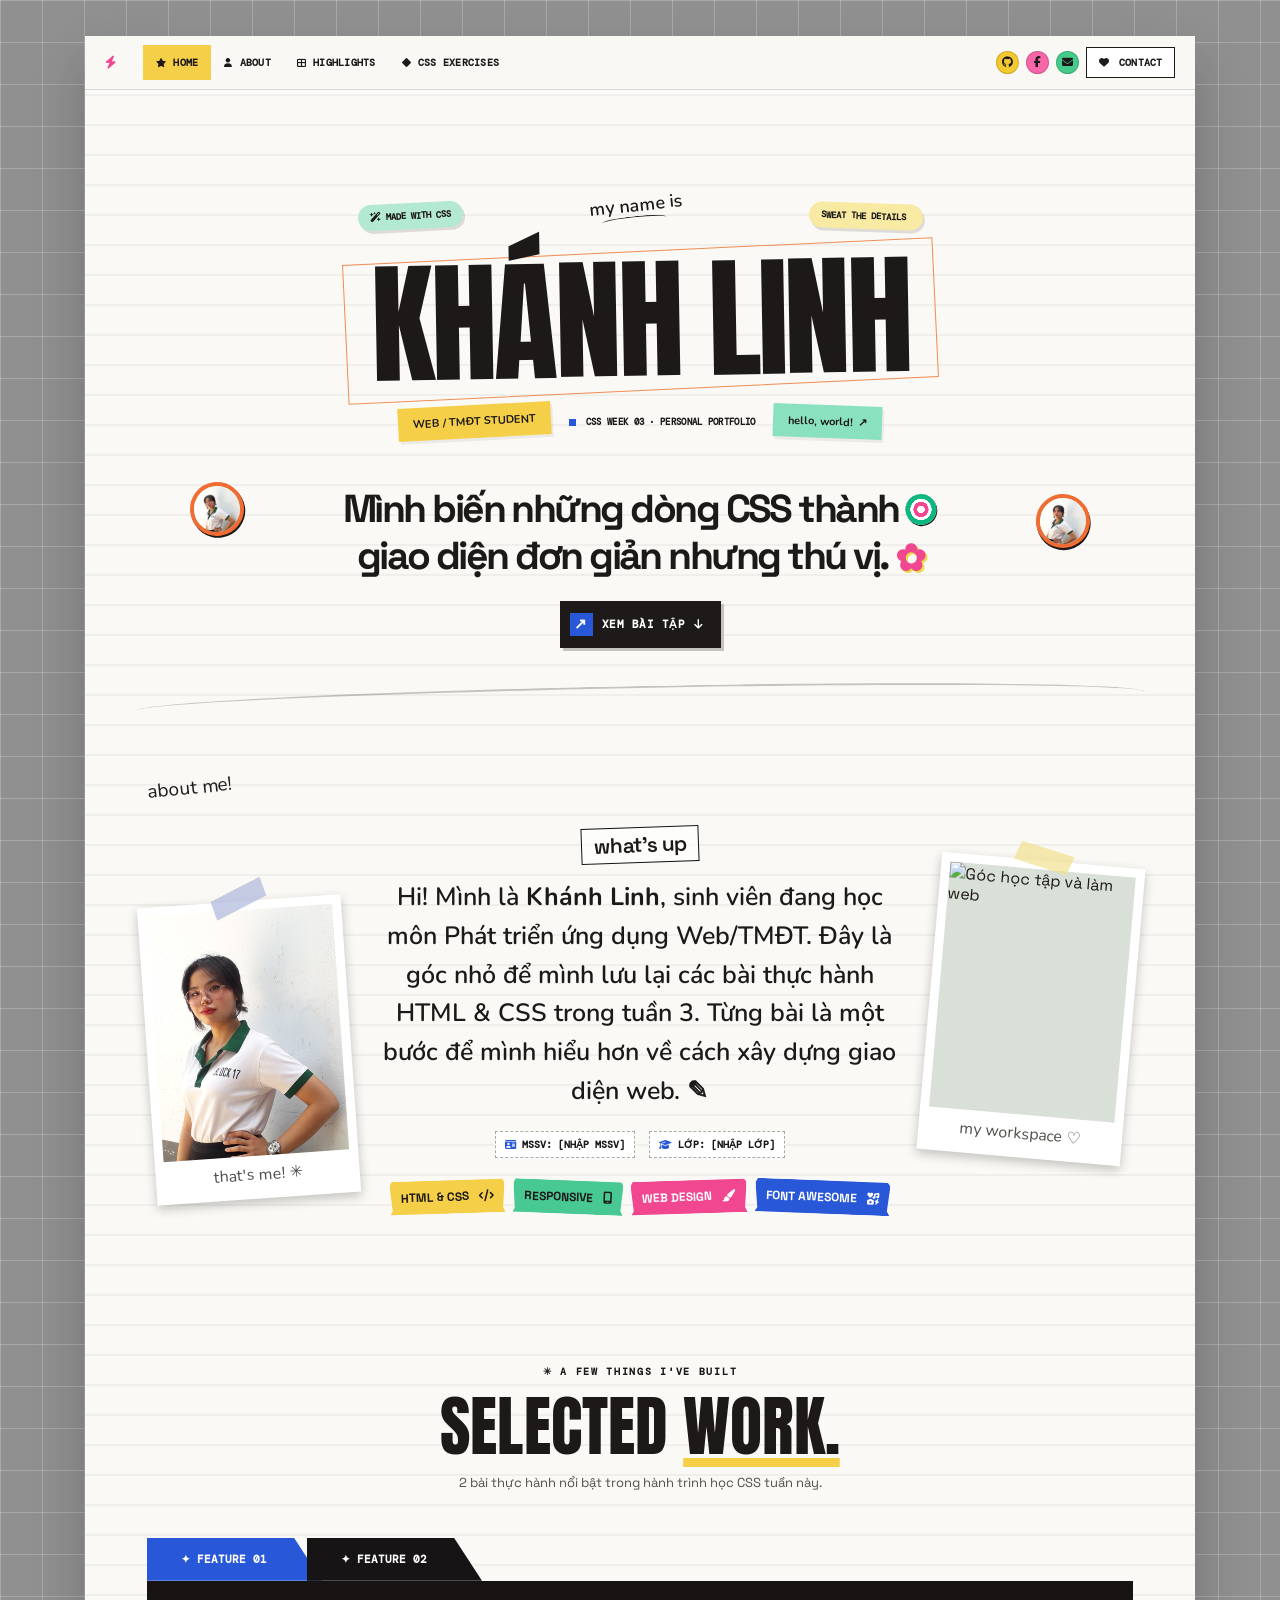
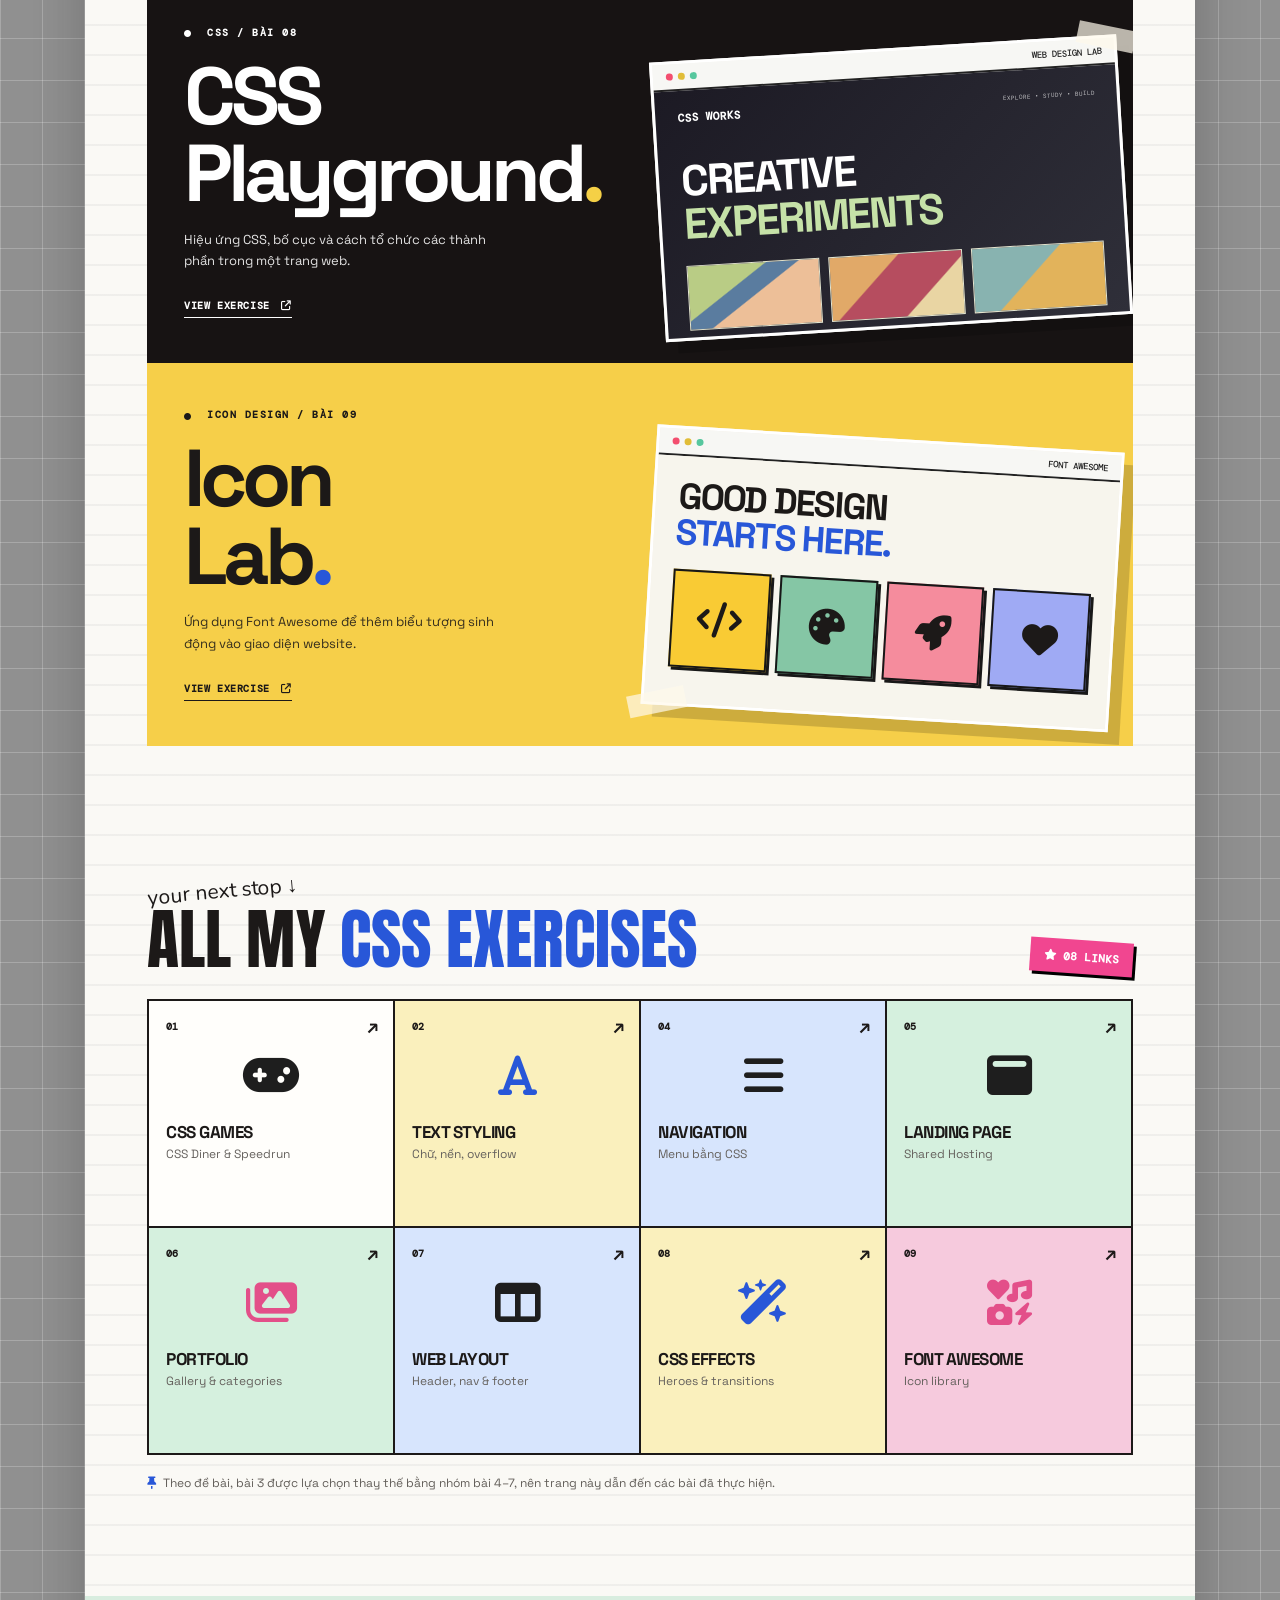
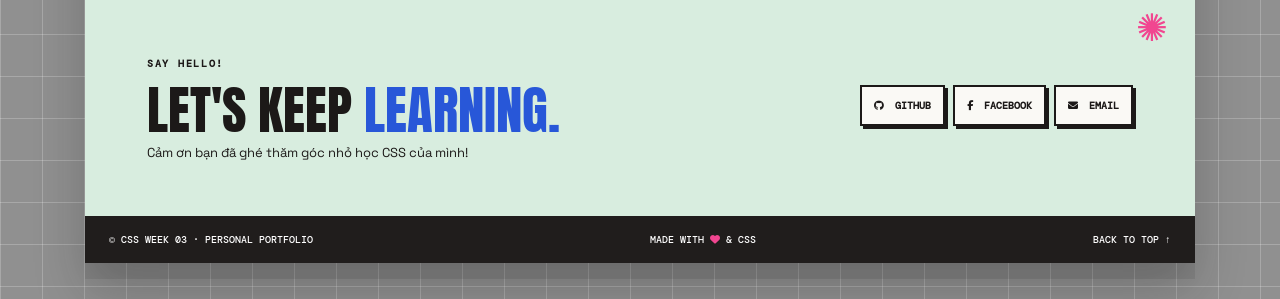
==== VeNha/index.html @ 7ea36640 "Add CSS styles for homepage and additional elements - Created style.css with specific styles for var" ====
<!DOCTYPE html>
<html lang="vi">
<head>
  <meta charset="UTF-8">
  <meta name="viewport" content="width=device-width, initial-scale=1.0">
  <meta name="description" content="Mini portfolio cá nhân và danh sách bài tập CSS tuần 3 - môn Phát triển ứng dụng Web/TMĐT.">
  <title>Khánh Linh — CSS Week 03 Portfolio</title>
  <!-- Font Awesome: icon cho nút, thẻ bài tập và mạng xã hội -->
  <link rel="stylesheet" href="https://cdnjs.cloudflare.com/ajax/libs/font-awesome/6.5.2/css/all.min.css">
  <!-- Google Fonts: font chữ hình khối + font viết tay -->
  <link rel="preconnect" href="https://fonts.googleapis.com">
  <link rel="preconnect" href="https://fonts.gstatic.com" crossorigin>
  <link href="https://fonts.googleapis.com/css2?family=Anton&family=Nunito:wght@400;500;600;700;800;900&family=DM+Mono:wght@400;500&family=Space+Grotesk:wght@400;500;600;700&display=swap" rel="stylesheet">
  <link rel="stylesheet" href="trangchu.css">
</head>
<body>
  <div class="paper" id="top">
    <!-- NAVIGATION -->
    <header class="site-header">
      <a class="logo-stamp" href="#top" aria-label="Về đầu trang"><i class="fa-solid fa-bolt"></i></a>
      <nav class="nav-main" aria-label="Điều hướng chính">
        <a href="#top" class="nav-item is-active"><i class="fa-solid fa-star"></i> HOME</a>
        <a href="#about" class="nav-item"><i class="fa-solid fa-user"></i> ABOUT</a>
        <a href="#featured" class="nav-item"><i class="fa-solid fa-table-cells-large"></i> HIGHLIGHTS</a>
        <a href="#bai-tap" class="nav-item"><i class="fa-solid fa-diamond"></i> CSS EXERCISES</a>
      </nav>
      <div class="nav-actions">
        <!-- THAY URL BÊN DƯỚI BẰNG LINK CÁ NHÂN -->
        <a class="social-dot yellow" href="https://github.com/" target="_blank" rel="noopener noreferrer" aria-label="GitHub"><i class="fa-brands fa-github"></i></a>
        <a class="social-dot pink" href="https://www.facebook.com/" target="_blank" rel="noopener noreferrer" aria-label="Facebook"><i class="fa-brands fa-facebook-f"></i></a>
        <a class="social-dot mint" href="mailto:you@example.com" aria-label="Email"><i class="fa-solid fa-envelope"></i></a>
        <a class="contact-link" href="#contact"><i class="fa-solid fa-heart"></i> CONTACT</a>
      </div>
    </header>

    <main>
      <!-- HERO -->
      <section class="hero" aria-labelledby="hero-title">
        <div class="hero-notes">
          <span class="pill mint-pill"><i class="fa-solid fa-wand-magic-sparkles"></i> MADE WITH CSS</span>
          <span class="scribble">my name is <span class="scribble-underline"></span></span>
          <span class="pill butter-pill">SWEAT THE DETAILS <i class="fa-solid fa-sparkles"></i></span>
        </div>
        <!-- CHỈNH TÊN CỦA BẠN TRONG THẺ H1 -->
        <div class="title-wrap"><h1 id="hero-title">KHÁNH LINH</h1></div>
        <div class="hero-footnotes">
          <span class="sticky-label sticky-yellow">WEB / TMĐT STUDENT</span>
          <span class="fine-print"><span class="tiny-blue"></span> CSS WEEK 03 · PERSONAL PORTFOLIO</span>
          <span class="sticky-label sticky-green">hello, world! <span aria-hidden="true">↗</span></span>
        </div>
        <div class="hero-message">
          <div class="mini-portrait left-portrait"><img src="assets/anh-ca-nhan.jpg" alt="Ảnh đại diện nhỏ" onerror="this.onerror=null;this.src='assets/avatar-minh-hoa.svg'"></div>
          <p>Mình biến những dòng CSS thành <span class="target-sticker" aria-hidden="true"></span><br>giao diện <em>đơn giản nhưng thú vị.</em> <span class="flower-sticker" aria-hidden="true">✿</span></p>
          <div class="mini-portrait right-portrait"><img src="assets/anh-ca-nhan.jpg" alt="Ảnh đại diện nhỏ" onerror="this.onerror=null;this.src='assets/avatar-minh-hoa.svg'"></div>
        </div>
        <a href="#bai-tap" class="black-button"><span class="pixel-dot">↗</span> XEM BÀI TẬP <i class="fa-solid fa-arrow-down"></i></a>
        <div class="hero-swoosh" aria-hidden="true"></div>
      </section>

      <!-- ABOUT -->
      <section class="about section-pad" id="about" aria-labelledby="about-heading">
        <div class="eyebrow handwritten">about me!</div>
        <div class="about-layout">
          <div class="polaroid left-photo">
            <!-- Ảnh cần thêm: assets/anh-ca-nhan.jpg -->
            <span class="washi-tape tape-blue" aria-hidden="true"></span>
            <img src="assets/anh-ca-nhan.jpg" alt="Ảnh cá nhân" onerror="this.onerror=null;this.src='assets/avatar-minh-hoa.svg'">
            <span class="polaroid-caption">that's me! ✳</span>
          </div>
          <div class="about-copy">
            <h2 id="about-heading" class="outline-label">what's up</h2>
            <p class="handwritten intro-text">Hi! Mình là <strong>Khánh Linh</strong>, sinh viên đang học môn Phát triển ứng dụng Web/TMĐT. Đây là góc nhỏ để mình lưu lại các bài thực hành HTML &amp; CSS trong tuần 3. Từng bài là một bước để mình hiểu hơn về cách xây dựng giao diện web. <span aria-hidden="true">✎</span></p>
            <div class="quick-info" aria-label="Thông tin cá nhân">
              <!-- SỬA MSSV, LỚP TRƯỚC KHI NỘP -->
              <span><i class="fa-solid fa-id-card"></i> MSSV: [NHẬP MSSV]</span>
              <span><i class="fa-solid fa-graduation-cap"></i> LỚP: [NHẬP LỚP]</span>
            </div>
            <div class="skill-tags">
              <span class="tag-yellow">HTML &amp; CSS <i class="fa-solid fa-code"></i></span>
              <span class="tag-mint">RESPONSIVE <i class="fa-solid fa-mobile-screen"></i></span>
              <span class="tag-pink">WEB DESIGN <i class="fa-solid fa-paintbrush"></i></span>
              <span class="tag-blue">FONT AWESOME <i class="fa-solid fa-icons"></i></span>
            </div>
          </div>
          <div class="polaroid right-photo">
            <!-- Ảnh tùy chọn: assets/goc-hoc-tap.jpg -->
            <span class="washi-tape tape-yellow" aria-hidden="true"></span>
            <img src="assets/goc-hoc-tap.jpg" alt="Góc học tập và làm web" onerror="this.onerror=null;this.src='assets/workspace-placeholder.svg'">
            <span class="polaroid-caption">my workspace ♡</span>
          </div>
        </div>
      </section>

      <!-- FEATURED CASE STUDIES -->
      <section class="featured section-pad" id="featured" aria-labelledby="featured-heading">
        <div class="section-intro">
          <span class="micro-label">✳ A FEW THINGS I'VE BUILT</span>
          <h2 id="featured-heading">SELECTED <span>WORK.</span></h2>
          <p>2 bài thực hành nổi bật trong hành trình học CSS tuần này.</p>
        </div>
        <div class="project-tab-row" aria-hidden="true">
          <span class="project-tab tab-blue">✦ FEATURE 01</span>
          <span class="project-tab tab-black">✦ FEATURE 02</span>
        </div>
        <article class="project project-dark">
          <div class="project-content">
            <div class="project-meta"><i class="fa-solid fa-circle"></i> CSS / BÀI 08</div>
            <h3>CSS<br>Playground<span class="period">.</span></h3>
            <p>Hiệu ứng CSS, bố cục và cách tổ chức các thành phần trong một trang web.</p>
            <a class="project-link" href="BaiTap8.html">VIEW EXERCISE <i class="fa-solid fa-arrow-up-right-from-square"></i></a>
          </div>
          <div class="preview preview-dark" aria-hidden="true">
            <div class="preview-window-top"><span></span><span></span><span></span><b>WEB DESIGN LAB</b></div>
            <div class="preview-window-body">
              <div class="demo-nav">CSS WORKS <span>EXPLORE • STUDY • BUILD</span></div>
              <div class="demo-heading">CREATIVE<br><em>EXPERIMENTS</em></div>
              <div class="demo-cards"><span></span><span></span><span></span></div>
            </div>
            <span class="preview-tape tape-top" aria-hidden="true"></span>
          </div>
        </article>
        <article class="project project-yellow">
          <div class="project-content">
            <div class="project-meta"><i class="fa-solid fa-circle"></i> ICON DESIGN / BÀI 09</div>
            <h3>Icon<br>Lab<span class="period">.</span></h3>
            <p>Ứng dụng Font Awesome để thêm biểu tượng sinh động vào giao diện website.</p>
            <a class="project-link" href="BaiTap9.html">VIEW EXERCISE <i class="fa-solid fa-arrow-up-right-from-square"></i></a>
          </div>
          <div class="preview preview-light" aria-hidden="true">
            <div class="preview-window-top"><span></span><span></span><span></span><b>FONT AWESOME</b></div>
            <div class="icon-board">
              <div class="icon-board-title">GOOD DESIGN<br><strong>STARTS HERE.</strong></div>
              <div class="icon-board-grid">
                <span><i class="fa-solid fa-code"></i></span>
                <span><i class="fa-solid fa-palette"></i></span>
                <span><i class="fa-solid fa-rocket"></i></span>
                <span><i class="fa-solid fa-heart"></i></span>
              </div>
            </div>
            <span class="preview-tape tape-bottom" aria-hidden="true"></span>
          </div>
        </article>
      </section>

      <!-- ALL EXERCISES: links required by assignment 10 -->
      <section class="all-exercises section-pad" id="bai-tap" aria-labelledby="bai-tap-heading">
        <div class="exercises-heading">
          <div>
            <div class="handwritten overline">your next stop ↓</div>
            <h2 id="bai-tap-heading">ALL MY <span>CSS EXERCISES</span></h2>
          </div>
          <span class="exercise-counter"><i class="fa-solid fa-star"></i> 08 LINKS</span>
        </div>
        <div class="exercise-grid">
          <a href="BaiTap1.html" class="exercise-card"><span class="num">01</span><i class="fa-solid fa-gamepad card-symbol"></i><strong>CSS GAMES</strong><small>CSS Diner &amp; Speedrun</small><span class="arrow">↗</span></a>
          <a href="BaiTap2.html" class="exercise-card"><span class="num">02</span><i class="fa-solid fa-font card-symbol"></i><strong>TEXT STYLING</strong><small>Chữ, nền, overflow</small><span class="arrow">↗</span></a>
          <a href="BaiTap4.html" class="exercise-card"><span class="num">04</span><i class="fa-solid fa-bars card-symbol"></i><strong>NAVIGATION</strong><small>Menu bằng CSS</small><span class="arrow">↗</span></a>
          <a href="BaiTap5.html" class="exercise-card"><span class="num">05</span><i class="fa-solid fa-window-maximize card-symbol"></i><strong>LANDING PAGE</strong><small>Shared Hosting</small><span class="arrow">↗</span></a>
          <a href="BaiTap6.html" class="exercise-card"><span class="num">06</span><i class="fa-solid fa-images card-symbol"></i><strong>PORTFOLIO</strong><small>Gallery &amp; categories</small><span class="arrow">↗</span></a>
          <a href="BaiTap7.html" class="exercise-card"><span class="num">07</span><i class="fa-solid fa-table-columns card-symbol"></i><strong>WEB LAYOUT</strong><small>Header, nav &amp; footer</small><span class="arrow">↗</span></a>
          <a href="BaiTap8.html" class="exercise-card"><span class="num">08</span><i class="fa-solid fa-wand-magic-sparkles card-symbol"></i><strong>CSS EFFECTS</strong><small>Heroes &amp; transitions</small><span class="arrow">↗</span></a>
          <a href="BaiTap9.html" class="exercise-card"><span class="num">09</span><i class="fa-solid fa-icons card-symbol"></i><strong>FONT AWESOME</strong><small>Icon library</small><span class="arrow">↗</span></a>
        </div>
        <p class="assignment-note"><i class="fa-solid fa-thumbtack"></i> Theo đề bài, bài 3 được lựa chọn thay thế bằng nhóm bài 4–7, nên trang này dẫn đến các bài đã thực hiện.</p>
      </section>

      <!-- CONTACT FOOTER -->
      <section class="contact section-pad" id="contact" aria-labelledby="contact-heading">
        <div class="contact-doodle">✺</div>
        <div>
          <span class="micro-label">SAY HELLO!</span>
          <h2 id="contact-heading">LET'S KEEP <em>LEARNING.</em></h2>
          <p>Cảm ơn bạn đã ghé thăm góc nhỏ học CSS của mình!</p>
        </div>
        <div class="contact-buttons">
          <!-- THAY LINK GITHUB, FACEBOOK, EMAIL CÁ NHÂN -->
          <a href="https://github.com/" target="_blank" rel="noopener noreferrer"><i class="fa-brands fa-github"></i> GITHUB</a>
          <a href="https://www.facebook.com/" target="_blank" rel="noopener noreferrer"><i class="fa-brands fa-facebook-f"></i> FACEBOOK</a>
          <a href="mailto:you@example.com"><i class="fa-solid fa-envelope"></i> EMAIL</a>
        </div>
      </section>
    </main>
    <footer class="footer"><span>© CSS WEEK 03 · PERSONAL PORTFOLIO</span><span>MADE WITH <i class="fa-solid fa-heart"></i> &amp; CSS</span><a href="#top">BACK TO TOP ↑</a></footer>
  </div>
</body>
</html>
---- VeNha/trangchu.css ----
/* ---------------------------------------------------------
   BÀI 10 — SCRAPBOOK / NOTEBOOK PORTFOLIO
   Đổi tên, mã số SV, lớp, link ở index.html.
   Ảnh cá nhân: assets/anh-ca-nhan.jpg
   Ảnh góc học tập (không bắt buộc): assets/goc-hoc-tap.jpg
   --------------------------------------------------------- */
:root {
  --paper: #faf9f5;
  --ink: #1c1918;
  --yellow: #f6cf49;
  --blue: #2857d8;
  --pink: #f14690;
  --green: #48c994;
  --line: rgba(40, 45, 55, .10);
  --mono: 'DM Mono', 'Courier New', monospace;
  --hand: 'Nunito', Arial, sans-serif;
  --sans: 'Space Grotesk', Arial, sans-serif;
  --display: 'Anton', Impact, 'Arial Black', sans-serif;
}
* { box-sizing: border-box; }
html { scroll-behavior: smooth; }
body {
  margin: 0;
  padding: 36px 28px;
  color: var(--ink);
  font-family: var(--sans);
  background-color: #909090;
  background-image: linear-gradient(rgba(255, 255, 255, .22) 1px, transparent 1px), linear-gradient(90deg, rgba(255, 255, 255, .22) 1px, transparent 1px);
  background-size: 42px 42px;
}
a { color: inherit; }
a:focus-visible { outline: 3px dashed var(--blue); outline-offset: 4px; }
.paper {
  max-width: 1110px;
  margin: 0 auto;
  min-height: 100vh;
  background-color: var(--paper);
  background-image: repeating-linear-gradient(to bottom, transparent 0, transparent 28px, var(--line) 29px, transparent 30px);
  box-shadow: 0 16px 0 rgba(0,0,0,.08), 0 27px 48px rgba(20,20,20,.24);
  overflow: hidden;
}
.site-header { height: 54px; padding: 0 20px; display: flex; align-items: center; gap: 16px; border-bottom: 1px solid #d9d9d9; background: rgba(250,249,245,.9); }
.logo-stamp { width: 22px; flex: 0 0 22px; font-size: 13px; color: var(--pink); text-decoration: none; }
.nav-main, .nav-actions { display: flex; align-items: center; }
.nav-main { gap: 0; flex: 1; height: 100%; }
.nav-item { display: inline-flex; align-items: center; gap: 7px; height: 35px; padding: 0 13px; text-decoration: none; font: 700 10px var(--mono); letter-spacing: .25px; white-space: nowrap; transition: background .2s ease; }
.nav-item i { font-size: 9px; }
.nav-item:hover { background: #eeeeec; }
.nav-item.is-active { background: var(--yellow); }
.nav-actions { gap: 7px; }
.social-dot { display: grid; width: 23px; height: 23px; place-items: center; border-radius: 50%; font-size: 11px; text-decoration: none; border: 1px solid rgba(0,0,0,.15); }
.social-dot:hover { transform: translateY(-2px); }
.social-dot.yellow { background: #f4c92f; }
.social-dot.pink { background: #f766a9; }
.social-dot.mint { background: #45cb8b; }
.contact-link { border: 1.5px solid var(--ink); padding: 8px 12px; font: 700 10px var(--mono); letter-spacing: .1px; text-decoration: none; white-space: nowrap; background: white; }
.contact-link:hover { background: var(--yellow); }
.contact-link i { margin-right: 4px; }
/* Hero */
.hero { text-align: center; padding: 103px 40px 0; position: relative; min-height: 670px; }
.hero-notes { display: flex; width: min(565px, 100%); justify-content: space-between; align-items: center; margin: 0 auto -3px; }
.pill { border-radius: 999px; padding: 7px 12px; font: 700 9px var(--mono); box-shadow: 2px 3px 0 rgba(0,0,0,.12); white-space: nowrap; }
.pill i { font-size: 10px; }
.mint-pill { background: #b2e9d0; transform: rotate(-3deg); }
.butter-pill { background: #f8eaa3; transform: rotate(2deg); }
.scribble { position: relative; margin-bottom: 21px; font: 600 18px var(--hand); transform: rotate(-6deg); }
.scribble-underline { position: absolute; top: 23px; left: 11px; display: block; width: 65px; height: 8px; border-top: 1.5px solid; border-radius: 50%; }
.title-wrap { display: inline-block; position: relative; transform: rotate(-1deg); margin: 14px auto 9px; padding: 4px 27px 8px; }
.title-wrap::before { content: ''; position: absolute; z-index: 0; inset: 2px 1px 3px; border: 1.8px solid #f18c55; transform: rotate(-1.7deg); }
h1 { position: relative; z-index: 1; font: 400 clamp(66px, 10.4vw, 136px)/1 var(--display); letter-spacing: -.025em; margin: 0; white-space: nowrap; }
.hero-footnotes { display: flex; justify-content: center; align-items: center; gap: 18px; margin: 2px auto 40px; }
.sticky-label { display: inline-flex; gap: 5px; align-items: center; padding: 9px 15px; font: 700 11px var(--hand); white-space: nowrap; position: relative; box-shadow: 2px 3px 0 rgba(0,0,0,.06); }
.sticky-yellow { background: var(--yellow); transform: rotate(-3deg); }
.sticky-green { background: #8ae1bd; transform: rotate(2deg); }
.fine-print { font: 600 9px var(--mono); letter-spacing: .3px; white-space: nowrap; }
.tiny-blue { display: inline-block; width: 7px; height: 7px; background: var(--blue); vertical-align: middle; margin-right: 5px; }
.hero-message { position: relative; display: flex; align-items: center; justify-content: center; margin: 0 auto; max-width: 900px; }
.hero-message p { font: 700 clamp(23px, 3.3vw, 39px)/1.2 var(--sans); letter-spacing: -.065em; margin: 8px auto 21px; }
.hero-message em { font-style: normal; }
.target-sticker { display: inline-block; width: 31px; height: 31px; border-radius: 50%; background: radial-gradient(circle, #fff 0 17%, #f14690 18% 34%, #fff 35% 48%, #0bb980 49% 70%, #184a3c 71%); box-shadow: 1px 1px 0 var(--ink); transform: rotate(10deg) translateY(3px); }
.flower-sticker { display: inline-block; color: var(--pink); font-size: 37px; vertical-align: middle; text-shadow: 2px 2px 0 #eadb4d; line-height: .7; }
.mini-portrait { position: absolute; width: 54px; height: 54px; border: 4px solid #f06c32; border-radius: 50%; overflow: hidden; background: #c6d8d0; box-shadow: 1px 2px 0 var(--ink); }
.mini-portrait img { width: 100%; height: 100%; object-fit: cover; }
.left-portrait { left: 0; top: 4px; transform: rotate(-8deg); }
.right-portrait { right: 0; top: 16px; transform: rotate(10deg); }
.black-button { display: inline-flex; align-items: center; gap: 9px; font: 700 11px var(--mono); letter-spacing: .5px; padding: 12px 18px 12px 10px; color: #fff; text-decoration: none; background: #1e1a19; box-shadow: 3px 3px 0 #c6c2bd; }
.black-button:hover { transform: translateY(-3px); background: var(--blue); }
.pixel-dot { background: var(--blue); color: #fff; width: 23px; height: 23px; display: inline-grid; place-items: center; font-size: 15px; }
.hero-swoosh { position: absolute; bottom: 43px; width: 91%; height: 31px; left: 4.5%; border-top: 2px solid rgba(0,0,0,.22); border-radius: 50%; transform: rotate(-1.1deg); }
/* About */
.section-pad { padding-left: 62px; padding-right: 62px; }
.about { min-height: 485px; position: relative; padding-top: 15px; padding-bottom: 78px; }
.handwritten { font-family: var(--hand); }
.eyebrow { font-size: 19px; transform: rotate(-6deg); display: inline-block; margin-bottom: 26px; }
.about-layout { display: grid; grid-template-columns: minmax(150px, 1fr) minmax(0, 2.45fr) minmax(150px, 1fr); gap: 25px; align-items: center; }
.polaroid { position: relative; background: #fff; padding: 9px 9px 20px; box-shadow: 0 4px 11px rgba(0,0,0,.23); width: 100%; max-width: 204px; }
.polaroid img { display: block; width: 100%; aspect-ratio: 1 / 1.32; object-fit: cover; background: #d8e0d7; }
.left-photo { transform: rotate(-4deg); margin-top: 60px; }
.right-photo { transform: rotate(5deg); margin-top: -22px; justify-self: end; }
.polaroid-caption { display: block; margin: 8px 0 -7px; text-align: center; font: 16px var(--hand); color: #504e4a; }
.washi-tape { position: absolute; width: 58px; height: 21px; opacity: .66; z-index: 2; top: -13px; left: 50%; transform: translateX(-50%) rotate(12deg); clip-path: polygon(5% 0,100% 4%,95% 98%,0 94%); }
.tape-blue { background: #a9b4da; transform: translateX(-50%) rotate(-24deg); }
.tape-yellow { background: #f2df8a; }
.about-copy { text-align: center; }
.outline-label { font: 600 21px var(--sans); letter-spacing: -.8px; border: 1.7px solid #111; display: inline-block; padding: 3px 12px 4px; margin: 0 0 15px; transform: rotate(-2deg); background: rgba(255,255,255,.65); }
.intro-text {
  margin: 0 auto 20px;
  max-width: 560px;
  font: 600 clamp(18px, 2.2vw, 25px)/1.55 'Nunito', sans-serif;
  letter-spacing: 0;
}
.intro-text strong { color: #1b1a1a; font-weight: 700; }
.quick-info { display: flex; justify-content: center; gap: 14px; flex-wrap: wrap; margin: 0 auto 22px; }
.quick-info span { font: 600 10px var(--mono); background: white; padding: 6px 9px; border: 1px dashed #aaa; }
.quick-info i { color: var(--blue); }
.skill-tags { max-width: 550px; display: flex; justify-content: center; flex-wrap: wrap; gap: 8px; margin: 0 auto; }
.skill-tags span { font: 700 12px var(--sans); padding: 9px 11px; transform: rotate(-2deg); clip-path: polygon(2% 0,98% 2%,100% 12%,98% 86%,100% 100%,0 98%,2% 87%,0 13%); }
.skill-tags span:nth-child(even) { transform: rotate(2deg); }
.skill-tags i { margin-left: 7px; }
.tag-yellow { background: var(--yellow); }.tag-mint { background: var(--green); }.tag-pink { background: var(--pink); color: white; }.tag-blue { background: var(--blue); color: white; }
/* Section heading */
.featured { padding-top: 67px; padding-bottom: 55px; }
.section-intro { text-align: center; margin-bottom: 45px; }
.micro-label { font: 700 10px var(--mono); letter-spacing: 1.7px; }
.section-intro h2, .exercises-heading h2 { font: 400 clamp(38px, 6vw, 66px)/1.05 var(--display); margin: 12px 0 6px; letter-spacing: .1px; }
.section-intro h2 span { text-decoration: underline; text-decoration-color: var(--yellow); text-decoration-thickness: 9px; text-underline-offset: 4px; }
.section-intro p { font-size: 13px; color: #514e4b; }
.project-tab-row { height: 45px; display: flex; align-items: end; position: relative; z-index: 2; margin-left: 0; }
.project-tab { display: flex; justify-content: center; align-items: center; min-width: 175px; height: 43px; clip-path: polygon(0 0, 84% 0, 100% 100%, 0 100%); color: white; font: 600 11px var(--mono); padding: 0 26px 0 5px; }
.tab-blue { background: var(--blue); }.tab-black { background: #161414; margin-left: -15px; }
.project { padding: 45px 37px; display: grid; grid-template-columns: .95fr 1.05fr; min-height: 350px; gap: 20px; overflow: hidden; position: relative; }
.project-dark { background: #171313; color: #fff; }
.project-yellow { background: var(--yellow); color: var(--ink); margin-top: 0; }
.project-content { position: relative; z-index: 2; align-self: center; }
.project-meta { font: 600 10px var(--mono); letter-spacing: 1.5px; margin-bottom: 19px; }
.project-meta i { font-size: 7px; vertical-align: middle; margin-right: 7px; }
.project-content h3 { font: 700 clamp(48px,6.3vw,86px)/.96 var(--sans); letter-spacing: -5px; margin: 0 0 16px; }
.project-content h3 .period { color: #f5d046; }.project-yellow .project-content h3 .period { color: var(--blue); }
.project-content p { font: 400 13px/1.65 var(--sans); margin: 0 0 22px; max-width: 330px; opacity: .88; }
.project-link { display: inline-block; font: 700 10px var(--mono); letter-spacing: .6px; text-decoration: none; border-bottom: 1px solid currentColor; padding-bottom: 5px; }
.project-link:hover { color: var(--blue); }
.project-dark .project-link:hover { color: var(--yellow); }
.project-link i { margin-left: 5px; }
.preview { border: 3px solid #fff; background: #f8f7f2; align-self: center; position: relative; height: 280px; transform: rotate(-3.5deg) translate(28px, 18px); box-shadow: 12px 12px 0 rgba(0,0,0,.17); }
.preview-window-top { display: flex; align-items: center; height: 27px; gap: 5px; padding: 0 13px; border-bottom: 2px solid #222; background: #f7f7f4; }
.preview-window-top span { width: 7px; height: 7px; background: #f34e6f; border-radius: 50%; }.preview-window-top span:nth-child(2){background:#e1bd38}.preview-window-top span:nth-child(3){background:#57c79e}
.preview-window-top b { font: 500 9px var(--mono); margin-left: auto; color: #222; }
.preview-window-body { height: calc(100% - 27px); background: linear-gradient(135deg, #1c1a24 0, #2f2f39 100%); padding: 20px 22px; color: #fff; }
.demo-nav { font: 800 11px var(--mono); display: flex; justify-content: space-between; align-items: center; }.demo-nav span { font-size: 6px; font-weight: 400; opacity: .7; }
.demo-heading { font: 700 clamp(29px,3.5vw,43px)/1.01 var(--sans); letter-spacing: -2px; margin-top: 35px; }.demo-heading em { font-style: normal; color: #c6e2a8; }
.demo-cards { display: flex; gap: 9px; margin-top: 19px; }.demo-cards span { flex: 1; border: 1px solid #e4e5cf; background: linear-gradient(145deg,#b9cc85 35%,#5a7c9f 36% 50%,#edbf98 51%); height: 65px; }.demo-cards span:nth-child(2) { background: linear-gradient(135deg,#e1a968 0 35%,#b64d5f 36% 70%,#e9d5a3 71%); }.demo-cards span:nth-child(3){background:linear-gradient(135deg,#88b3b0 0 45%,#e2b35b 46%)}
.preview-tape { position: absolute; display: block; width: 58px; height: 22px; background: #fff9ecb3; transform: rotate(15deg); z-index: 4; }.tape-top{right:-22px;top:-12px}.tape-bottom{left:-16px;bottom:-11px;transform:rotate(-15deg)}
.preview-light { background: #f6f1e7; border-color:#fff; transform: rotate(3.5deg) translate(22px, 22px); }
.icon-board { padding: 22px; background: #f7f5ed; height: calc(100% - 27px); }
.icon-board-title { font: 700 clamp(22px,3vw,36px)/1 var(--sans); letter-spacing: -1.7px; }.icon-board-title strong { color: var(--blue); }
.icon-board-grid { display: flex; gap: 9px; margin-top: 19px; }.icon-board-grid span { flex: 1; display: grid; place-items: center; aspect-ratio:1; border:2px solid #171717; box-shadow:3px 3px 0 #181818; background:#f9cb34; font-size:clamp(21px,3vw,36px); }.icon-board-grid span:nth-child(2){background:#85c6a5}.icon-board-grid span:nth-child(3){background:#f58c9d}.icon-board-grid span:nth-child(4){background:#9faaf4}
/* Cards */
.all-exercises { padding-top: 76px; padding-bottom: 90px; }
.exercises-heading { display: flex; justify-content: space-between; align-items: end; gap: 16px; margin-bottom: 25px; }
.overline { font-size: 21px; transform: rotate(-5deg); display: inline-block; }
.exercises-heading h2 { max-width: 690px; margin: 0; }
.exercises-heading h2 span { color: var(--blue); }
.exercise-counter { flex: 0 0 auto; font: 700 11px var(--mono); background: var(--pink); color: white; padding: 10px 14px; box-shadow: 3px 3px 0 black; transform: rotate(4deg); }
.exercise-grid { display: grid; grid-template-columns: repeat(4,minmax(0,1fr)); border: 2px solid var(--ink); gap: 2px; background: var(--ink); }
.exercise-card { background: #fffefb; min-height: 225px; padding: 19px 17px; display: flex; flex-direction: column; position: relative; text-decoration: none; overflow: hidden; transition: background .2s ease,transform .2s ease; }
.exercise-card:nth-child(2),.exercise-card:nth-child(7){background:#faf0bd}.exercise-card:nth-child(3),.exercise-card:nth-child(6){background:#d7e5fd}.exercise-card:nth-child(4),.exercise-card:nth-child(5){background:#d5f0de}.exercise-card:nth-child(8){background:#f6cadd}
.exercise-card:hover { background: var(--yellow); transform: translateY(-4px); z-index: 2; }
.exercise-card .num { font: 700 10px var(--mono); }
.card-symbol { font-size: 45px; align-self: center; margin: 20px 0 23px; color: #1e1e1e; }.exercise-card:nth-child(2) .card-symbol,.exercise-card:nth-child(7) .card-symbol{color:var(--blue)}.exercise-card:nth-child(5) .card-symbol,.exercise-card:nth-child(8) .card-symbol{color:#e34f89}
.exercise-card strong { font: 700 17px var(--sans); letter-spacing: -.5px; }.exercise-card small { font: 12px/1.5 var(--sans); color:#65615d; margin-top: 2px; padding-right: 12px; }
.exercise-card .arrow { position: absolute; right: 14px; top: 13px; font: 600 19px var(--sans); transition: transform .2s ease; }.exercise-card:hover .arrow{transform:translate(3px,-4px)}
.assignment-note { margin-top: 19px; font: 12px/1.6 var(--sans); color:#625e59; }.assignment-note i { color:var(--blue); margin-right:4px; }
/* Contact */
.contact { background: #d8eddf; display: flex; align-items: center; justify-content: space-between; position: relative; gap: 25px; padding-top: 55px; padding-bottom: 55px; }
.contact-doodle { position: absolute; top: 8px; right: 27px; color: var(--pink); font-size: 38px; }
.contact h2 { margin: 9px 0 6px; font: 400 clamp(36px,5vw,53px)/1.08 var(--display); }.contact h2 em { font-style: normal; color:var(--blue); }.contact p { margin:0; font-size:13px; }
.contact-buttons { display: flex; flex-wrap: wrap; justify-content: end; gap: 8px; }
.contact-buttons a { border: 2px solid var(--ink); text-decoration: none; background: var(--paper); font: 700 10px var(--mono); padding: 12px; box-shadow: 3px 3px 0 var(--ink); }.contact-buttons a:hover{background:var(--yellow);transform:translate(-1px,-1px)}
.contact-buttons i { margin-right: 5px; }
.footer { display: flex; align-items: center; justify-content: space-between; padding: 17px 24px; background:#201d1c; color:#fff; gap:10px; font: 500 10px var(--mono); }.footer i{color:var(--pink)}.footer a{text-decoration:none}.footer a:hover{text-decoration:underline}
@media(max-width: 1020px){
  body{padding:22px 14px}.section-pad{padding-left:38px;padding-right:38px}
  .nav-item{padding:0 8px;font-size:9px}.site-header{gap:8px}.nav-actions{gap:5px}
  .hero{padding-left:25px;padding-right:25px;min-height:620px}
  .hero-message{max-width:720px}.left-portrait{left:0}.right-portrait{right:0}
  .about-layout{grid-template-columns: .9fr 2fr .9fr;gap:15px}
  .preview{transform:rotate(-3deg) translate(35px,20px)}.preview-light{transform:rotate(3deg) translate(35px,20px)}
  .project{padding:36px 30px}
}
@media(max-width: 750px){
  .site-header{min-height:58px;height:auto;padding:10px 16px;flex-wrap:wrap}.nav-main{order:3; flex: 1 0 100%; overflow-x:auto;justify-content:center}.nav-actions{margin-left:auto}.contact-link{padding:7px}
  .hero{padding-top:70px;min-height:550px}.hero-notes{max-width:500px}.pill{font-size:8px}
  h1{font-size:clamp(60px,12.5vw,95px)}.hero-footnotes{gap:9px}.fine-print{font-size:7px}.sticky-label{padding:7px 9px;font-size:9px}
  .hero-message p{font-size:clamp(21px,3.9vw,29px)}.mini-portrait{width:40px;height:40px}
  .about-layout{grid-template-columns:130px minmax(0,1fr);align-items:center}.right-photo{display:none}.intro-text{font-size:26px}.left-photo{margin-top:10px}
  .featured{padding-top:45px}.project{grid-template-columns:1fr 1fr;gap:10px;min-height:295px}.project-content h3{letter-spacing:-2px;font-size:clamp(36px,7vw,55px)}.preview{height:210px;transform:rotate(-3deg) translate(18px,18px)}.preview-light{transform:rotate(3deg) translate(18px,18px)}
  .icon-board{padding:15px}.icon-board-grid{gap:6px}.demo-heading{margin-top:24px}.demo-cards span{height:40px}
  .exercise-grid{grid-template-columns:repeat(2,minmax(0,1fr))}.exercise-card{min-height:195px}
  .contact{flex-direction:column;align-items:flex-start}.contact-buttons{justify-content:flex-start}
}
@media(max-width: 520px){
  body{padding:0;background:#faf9f5}.paper{box-shadow:none}.section-pad{padding-left:22px;padding-right:22px}
  .site-header{padding:8px 11px;gap:5px}.logo-stamp{flex-basis:18px}.nav-main{justify-content:space-between}.nav-item{font-size:8px;padding:0 6px;gap:4px;height:29px}.nav-item i{font-size:7px}.contact-link{font-size:8px;padding:7px}.social-dot{width:21px;height:21px}
  .hero{padding:78px 10px 0;min-height:535px}.hero-notes{gap:9px;justify-content:center}.scribble{font-size:14px;white-space:nowrap}.scribble-underline{top:18px}.pill{font-size:7px;padding:6px 7px}.pill i{display:none}
  .title-wrap{padding:4px 12px 8px;margin:16px auto 13px}h1{font-size:clamp(49px,13vw,72px);letter-spacing:-1.7px}
  .hero-footnotes{flex-wrap:wrap;gap:7px;margin-bottom:35px}.fine-print{order:3;flex-basis:100%;font-size:8px}.sticky-label{font-size:10px}
  .hero-message{padding:0 24px}.hero-message p{font-size:clamp(20px,6.2vw,27px);line-height:1.35;letter-spacing:-1px}.hero-message p br{display:none}.target-sticker{width:21px;height:21px}.flower-sticker{font-size:24px}.mini-portrait{width:28px;height:28px;border-width:2px}.left-portrait{left:0;top:-18px}.right-portrait{right:0;top:auto;bottom:0}
  .hero-swoosh{bottom:30px}
  .about{padding-top:12px;padding-bottom:55px}.eyebrow{margin-bottom:14px}.about-layout{display:flex;flex-direction:column;gap:17px}.left-photo{margin:0 auto;max-width:170px;width:50%;transform:rotate(-3deg)}.left-photo img{aspect-ratio:1/.95}.about-copy{order:2}.outline-label{font-size:20px}.intro-text{font-size:clamp(24px,7vw,31px)}.quick-info{gap:7px}.quick-info span{font-size:9px}.skill-tags span{font-size:11px;padding:8px}
  .featured{padding-top:35px}.section-intro{margin-bottom:32px}.section-intro h2,.exercises-heading h2{font-size:clamp(37px,11vw,52px)}.project-tab{min-width:140px;font-size:9px}
  .project{display:flex;flex-direction:column;min-height:560px;gap:0;padding:25px 23px 0}.project-content{align-self:stretch}.project-content h3{font-size:55px;letter-spacing:-3px}.project-content p{font-size:13px;margin-bottom:12px}.preview,.preview-light{width:92%;height:245px;align-self:center;transform:rotate(-3deg) translate(10px,35px)}.preview-light{transform:rotate(3deg) translate(10px,35px)}
  .demo-heading{font-size:35px}.demo-cards span{height:55px}.icon-board-title{font-size:30px}.icon-board-grid span{font-size:29px}
  .all-exercises{padding-top:60px;padding-bottom:58px}.exercises-heading{align-items:start}.exercise-counter{font-size:9px;padding:8px 6px;margin-top:33px}.exercise-grid{grid-template-columns:repeat(2,minmax(0,1fr))}.exercise-card{padding:15px 11px;min-height:182px}.card-symbol{font-size:35px;margin:19px 0}.exercise-card strong{font-size:14px}.exercise-card small{font-size:11px}
  .contact{padding-top:38px;padding-bottom:38px}.contact h2{font-size:42px}.contact-buttons a{font-size:9px;padding:10px}
  .footer{flex-wrap:wrap;justify-content:center;text-align:center;font-size:9px}
}
@media(prefers-reduced-motion:reduce){html{scroll-behavior:auto}*,*:before,*:after{transition:none !important}}
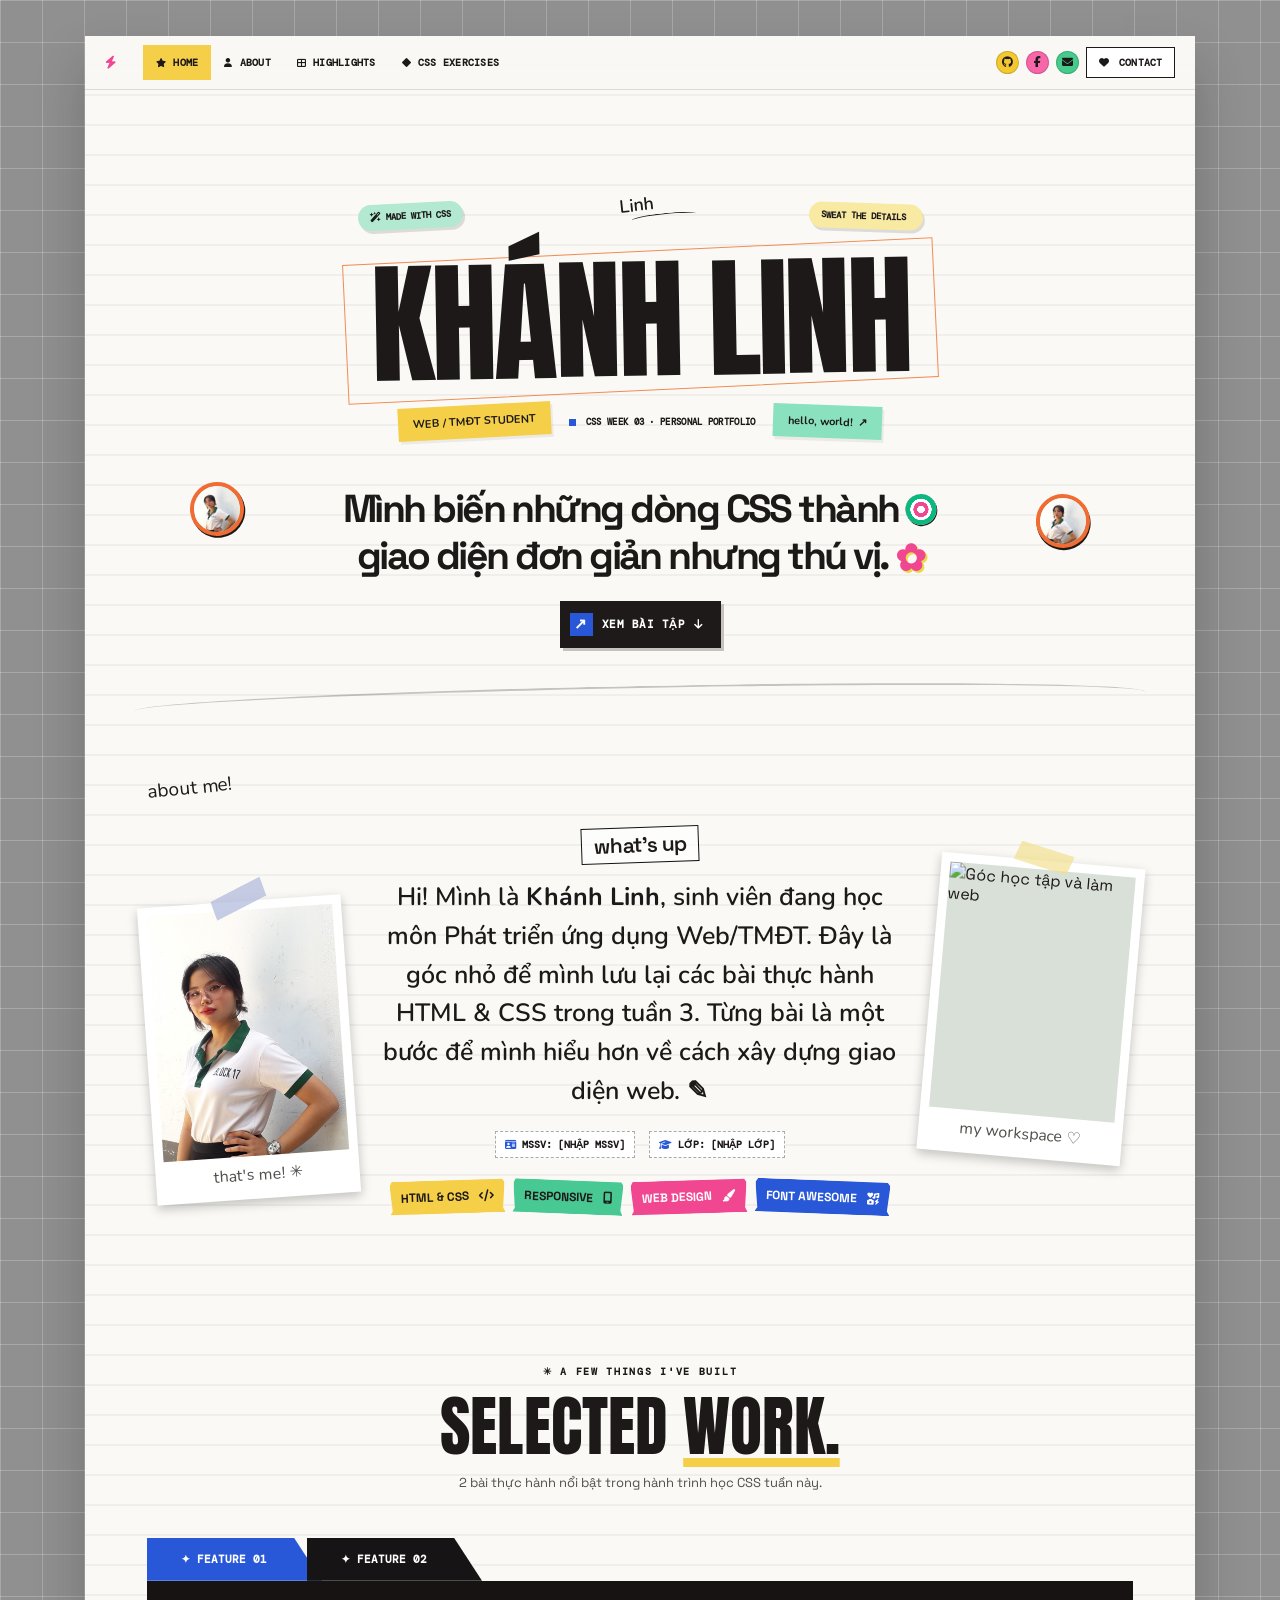
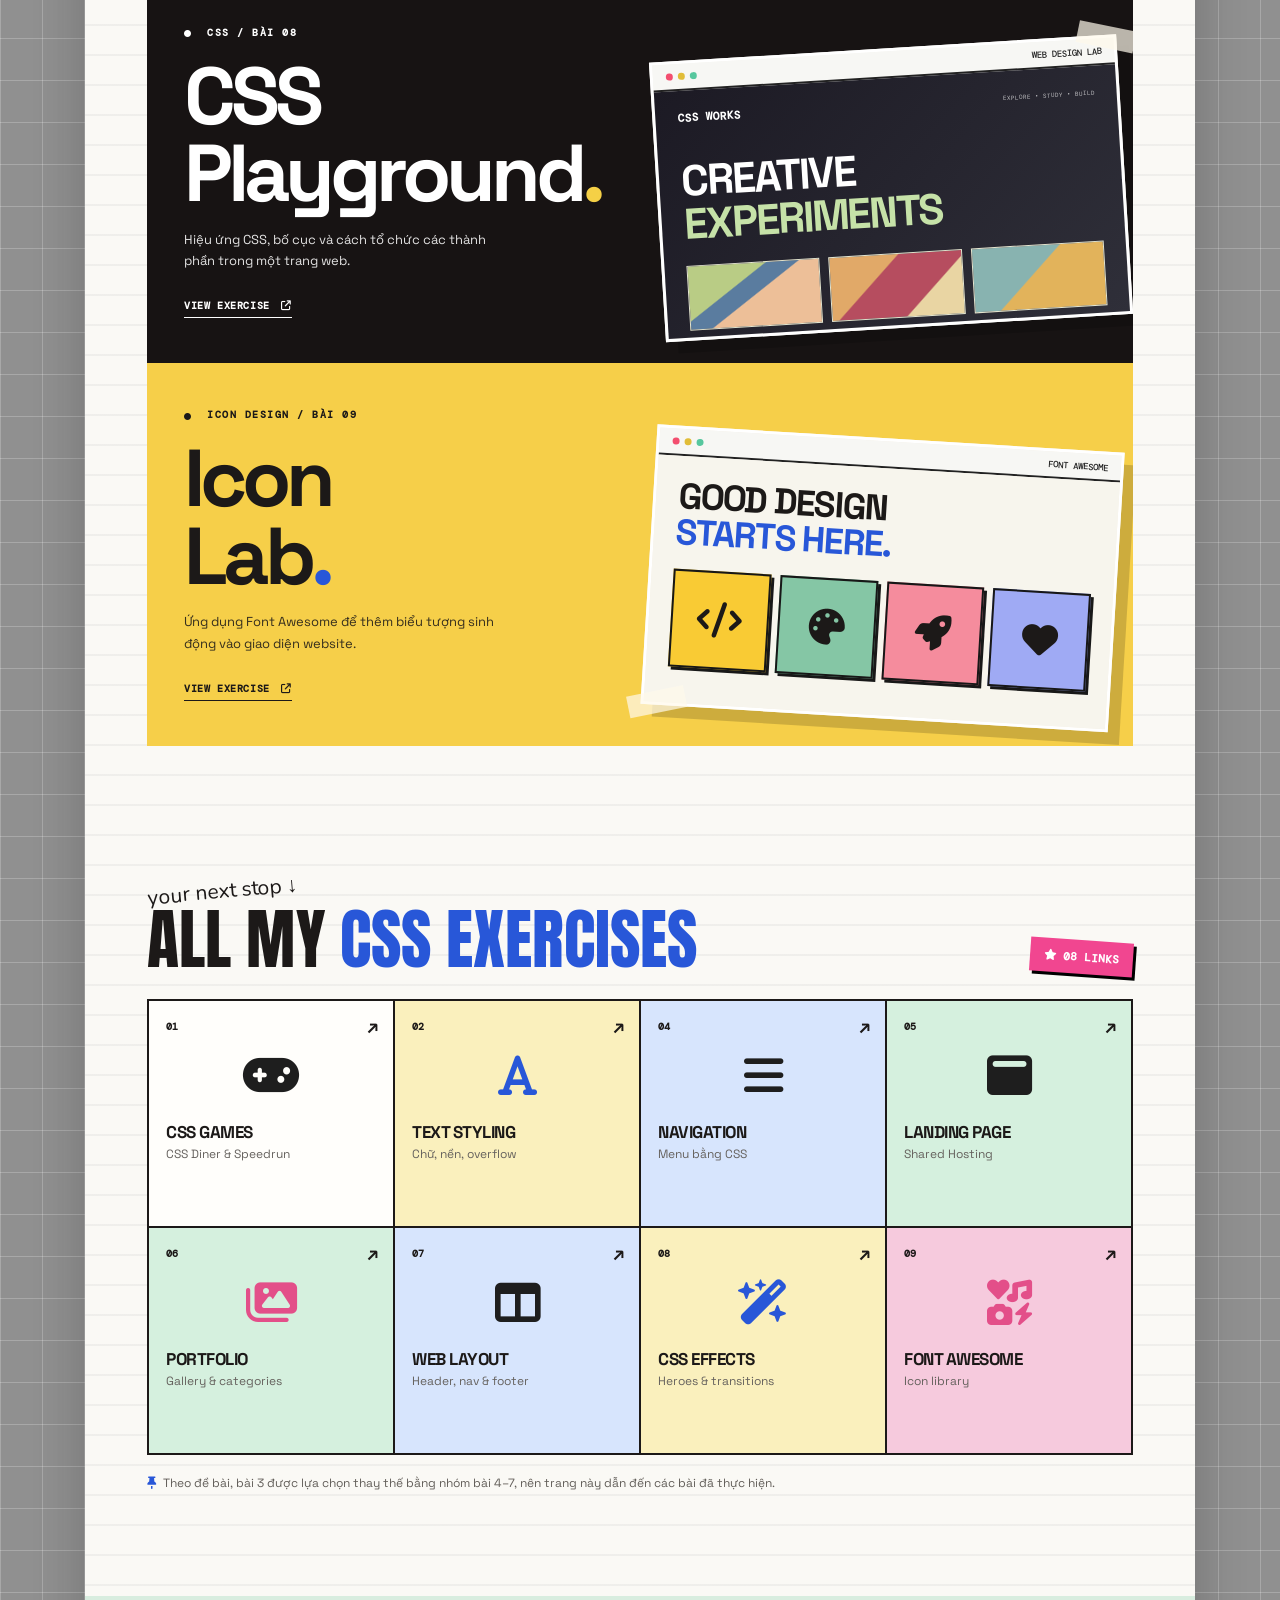
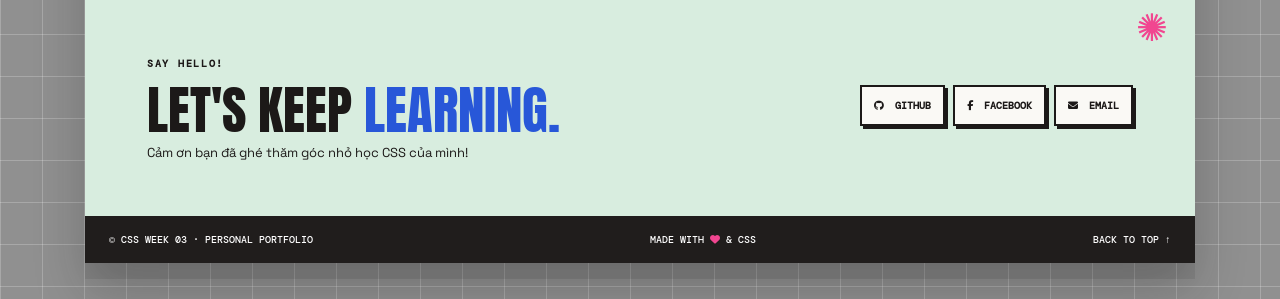
==== commit 9f34f3a1: "Update name in hero section and add document files for Week 3" ====
--- a/VeNha/index.html
+++ b/VeNha/index.html
@@ -38,7 +38,7 @@
       <section class="hero" aria-labelledby="hero-title">
         <div class="hero-notes">
           <span class="pill mint-pill"><i class="fa-solid fa-wand-magic-sparkles"></i> MADE WITH CSS</span>
-          <span class="scribble">my name is <span class="scribble-underline"></span></span>
+          <span class="scribble">Linh <span class="scribble-underline"></span></span>
           <span class="pill butter-pill">SWEAT THE DETAILS <i class="fa-solid fa-sparkles"></i></span>
         </div>
         <!-- CHỈNH TÊN CỦA BẠN TRONG THẺ H1 -->
@@ -174,9 +174,9 @@
         </div>
         <div class="contact-buttons">
           <!-- THAY LINK GITHUB, FACEBOOK, EMAIL CÁ NHÂN -->
-          <a href="https://github.com/" target="_blank" rel="noopener noreferrer"><i class="fa-brands fa-github"></i> GITHUB</a>
-          <a href="https://www.facebook.com/" target="_blank" rel="noopener noreferrer"><i class="fa-brands fa-facebook-f"></i> FACEBOOK</a>
-          <a href="mailto:you@example.com"><i class="fa-solid fa-envelope"></i> EMAIL</a>
+          <a href="https://github.com/NguyenThiKhanhLinh31241025892/Tuan3" target="_blank" rel="noopener noreferrer"><i class="fa-brands fa-github"></i> GITHUB</a>
+          <a href="https://www.facebook.com/linhchi.185?locale=vi_VN" target="_blank" rel="noopener noreferrer"><i class="fa-brands fa-facebook-f"></i> FACEBOOK</a>
+          <a href="mailto:linhnguyen.31241025892@st.ueh.edu.vn"><i class="fa-solid fa-envelope"></i> EMAIL</a>
         </div>
       </section>
     </main>
